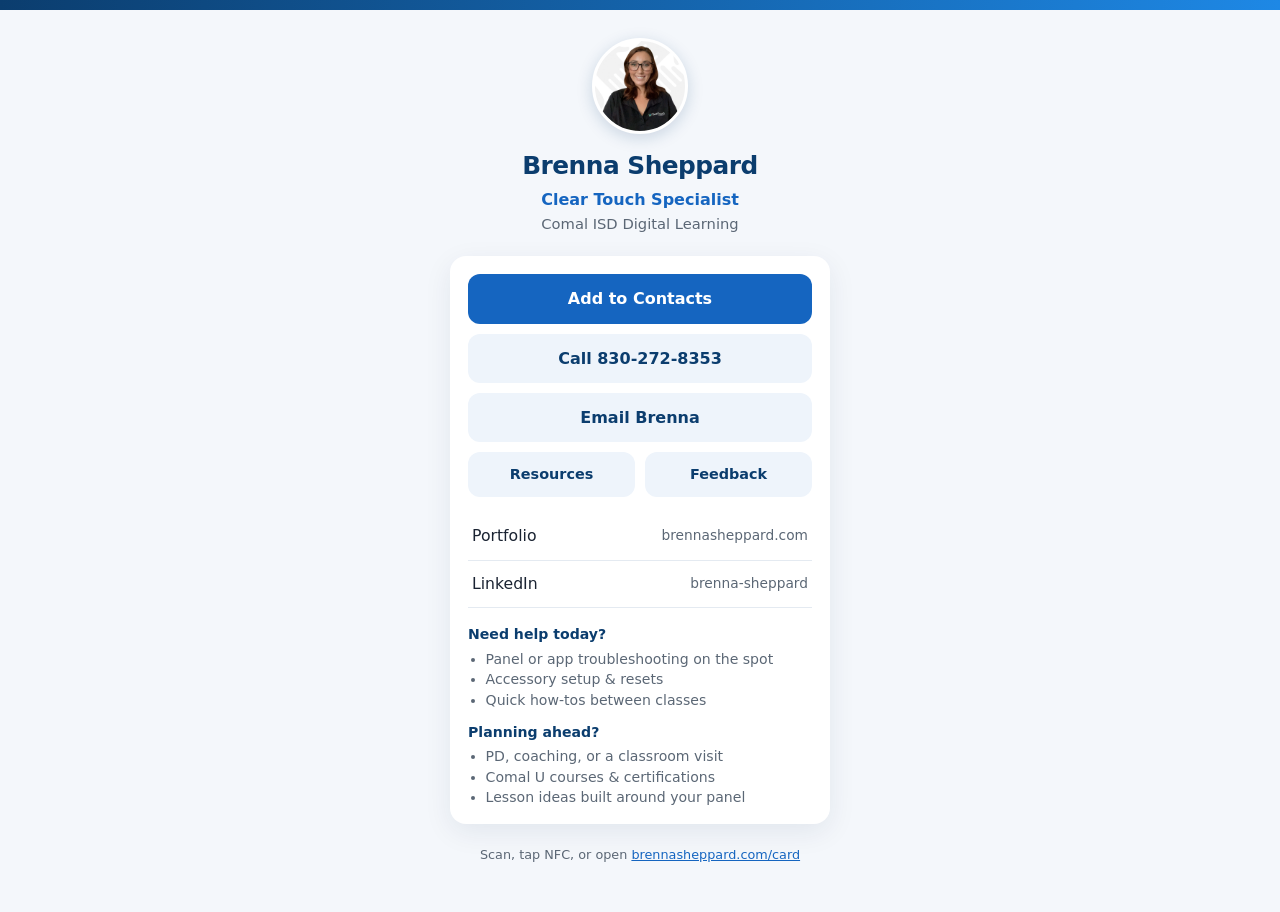
==== card/index.html @ 398b12e4 "Add static contact card at /card for NFC and QR Serve Brenna's Comal ISD Clear Touch contact page, v" ====
<!DOCTYPE html>
<html lang="en">
<head>
  <meta charset="utf-8" />
  <meta name="viewport" content="width=device-width, initial-scale=1" />
  <title>Brenna Sheppard · Clear Touch Specialist</title>
  <meta name="description" content="Contact Brenna Sheppard, Clear Touch Specialist for Comal ISD." />
  <meta name="theme-color" content="#0b4f8a" />
  <link rel="icon" href="data:image/svg+xml,<svg xmlns='http://www.w3.org/2000/svg' viewBox='0 0 100 100'><text y='.9em' font-size='90'>BS</text></svg>" />
  <style>
    :root {
      --navy: #0b3d6e;
      --blue: #1565c0;
      --sky: #1e88e5;
      --ink: #1a2332;
      --muted: #5b6775;
      --line: #e4eaf1;
      --bg: #f4f7fb;
      --card: #ffffff;
    }
    * { box-sizing: border-box; }
    body {
      margin: 0;
      font-family: "Segoe UI", system-ui, -apple-system, sans-serif;
      background: var(--bg);
      color: var(--ink);
      line-height: 1.45;
    }
    .bar { height: 10px; background: linear-gradient(90deg, var(--navy), var(--sky)); }
    .wrap {
      max-width: 420px;
      margin: 0 auto;
      padding: 28px 20px 48px;
    }
    header { text-align: center; }
    .avatar {
      width: 96px; height: 96px;
      border-radius: 50%;
      margin: 0 auto 14px;
      background: var(--navy) url("photo.jpg") center/cover no-repeat;
      border: 3px solid #fff;
      box-shadow: 0 4px 16px rgba(11,61,110,.18);
    }
    h1 { margin: 0; font-size: 1.55rem; color: var(--navy); letter-spacing: -0.02em; }
    .role { margin: 4px 0 0; color: var(--blue); font-weight: 650; }
    .org { margin: 2px 0 0; color: var(--muted); font-size: .92rem; }
    .card {
      background: var(--card);
      border-radius: 16px;
      padding: 18px 18px 8px;
      margin-top: 22px;
      box-shadow: 0 8px 28px rgba(15,40,80,.08);
    }
    .actions a {
      display: block;
      text-align: center;
      text-decoration: none;
      border-radius: 12px;
      padding: 13px 14px;
      margin-bottom: 10px;
      font-weight: 650;
    }
    .primary { background: var(--blue); color: #fff; }
    .primary:hover { background: var(--navy); }
    .ghost {
      background: #eef4fb;
      color: var(--navy);
    }
    .links { margin: 8px 0 16px; }
    .links a {
      display: flex;
      justify-content: space-between;
      align-items: center;
      padding: 12px 4px;
      border-bottom: 1px solid var(--line);
      color: var(--ink);
      text-decoration: none;
      font-size: .98rem;
    }
    .links a span { color: var(--muted); font-size: .86rem; }
    .split {
      display: grid;
      grid-template-columns: 1fr 1fr;
      gap: 10px;
      margin: 6px 0 16px;
    }
    .split a {
      text-align: center;
      text-decoration: none;
      background: #eef4fb;
      color: var(--navy);
      font-weight: 650;
      padding: 12px 8px;
      border-radius: 12px;
      font-size: .9rem;
    }
    .help { font-size: .88rem; color: var(--muted); }
    .help strong { color: var(--navy); display: block; margin: 12px 0 4px; }
    .help ul { margin: 0 0 8px; padding-left: 1.1rem; }
    footer {
      text-align: center;
      margin-top: 22px;
      color: var(--muted);
      font-size: .8rem;
    }
    footer a { color: var(--blue); }
  </style>
</head>
<body>
  <div class="bar"></div>
  <main class="wrap">
    <header>
      <div class="avatar" role="img" aria-label="Brenna Sheppard"></div>
      <h1>Brenna Sheppard</h1>
      <p class="role">Clear Touch Specialist</p>
      <p class="org">Comal ISD Digital Learning</p>
    </header>

    <section class="card">
      <div class="actions">
        <a class="primary" href="brenna.vcf">Add to Contacts</a>
        <a class="ghost" href="tel:+18302728353">Call 830-272-8353</a>
        <a class="ghost" href="mailto:brenna.sheppard@comalisd.org">Email Brenna</a>
      </div>

      <div class="split">
        <a href="https://tinyurl.com/ClearTouchResource">Resources</a>
        <a href="https://docs.google.com/forms/d/e/1FAIpQLSch1bsWkbU_dD-qrBAdsSPlCjpZh9-zoiu3c0S_oudX6o5vRg/viewform?usp=send_form">Feedback</a>
      </div>

      <nav class="links">
        <a href="https://brennasheppard.com">Portfolio <span>brennasheppard.com</span></a>
        <a href="https://linkedin.com/in/brenna-sheppard">LinkedIn <span>brenna-sheppard</span></a>
      </nav>

      <div class="help">
        <strong>Need help today?</strong>
        <ul>
          <li>Panel or app troubleshooting on the spot</li>
          <li>Accessory setup &amp; resets</li>
          <li>Quick how-tos between classes</li>
        </ul>
        <strong>Planning ahead?</strong>
        <ul>
          <li>PD, coaching, or a classroom visit</li>
          <li>Comal U courses &amp; certifications</li>
          <li>Lesson ideas built around your panel</li>
        </ul>
      </div>
    </section>

    <footer>
      Scan, tap NFC, or open
      <a href="https://brennasheppard.com/card">brennasheppard.com/card</a>
    </footer>
  </main>
</body>
</html>
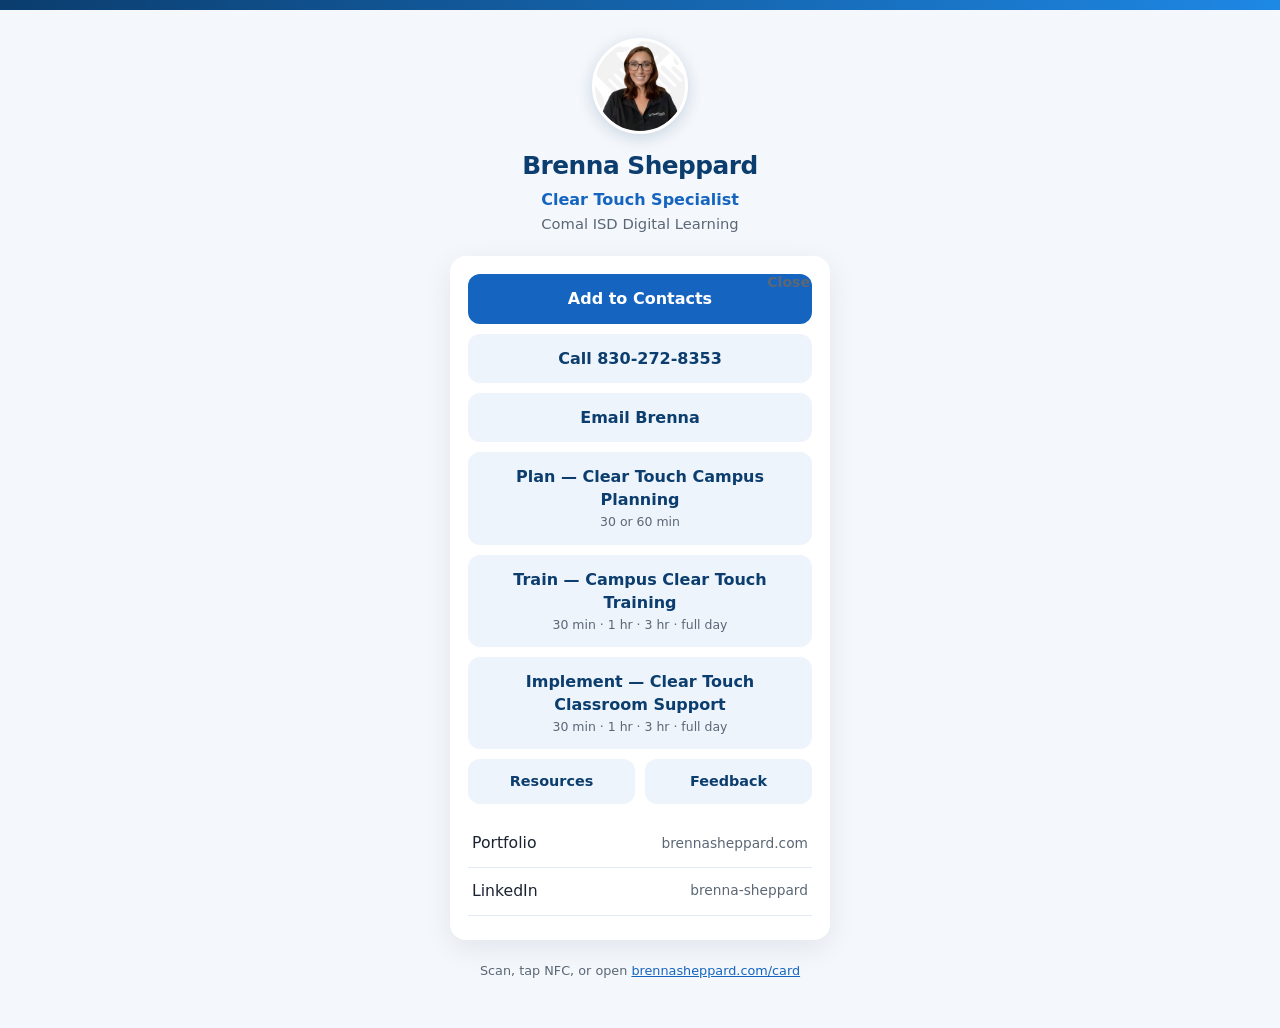
==== commit 762236b0: "Update contact card: Close button and Calendly booking links Replace help sections with Plan, Train," ====
--- a/card/index.html
+++ b/card/index.html
@@ -45,12 +45,28 @@
     .role { margin: 4px 0 0; color: var(--blue); font-weight: 650; }
     .org { margin: 2px 0 0; color: var(--muted); font-size: .92rem; }
     .card {
+      position: relative;
       background: var(--card);
       border-radius: 16px;
       padding: 18px 18px 8px;
       margin-top: 22px;
       box-shadow: 0 8px 28px rgba(15,40,80,.08);
     }
+    .close {
+      position: absolute;
+      top: 10px;
+      right: 10px;
+      border: 0;
+      background: transparent;
+      color: var(--muted);
+      font: inherit;
+      font-size: .88rem;
+      font-weight: 650;
+      padding: 6px 10px;
+      border-radius: 8px;
+      cursor: pointer;
+    }
+    .close:hover { color: var(--navy); background: #eef4fb; }
     .actions a {
       display: block;
       text-align: center;
@@ -65,6 +81,13 @@
     .ghost {
       background: #eef4fb;
       color: var(--navy);
+    }
+    .actions a.ghost small {
+      display: block;
+      margin-top: 2px;
+      font-size: .78rem;
+      font-weight: 500;
+      color: var(--muted);
     }
     .links { margin: 8px 0 16px; }
     .links a {
@@ -94,9 +117,6 @@
       border-radius: 12px;
       font-size: .9rem;
     }
-    .help { font-size: .88rem; color: var(--muted); }
-    .help strong { color: var(--navy); display: block; margin: 12px 0 4px; }
-    .help ul { margin: 0 0 8px; padding-left: 1.1rem; }
     footer {
       text-align: center;
       margin-top: 22px;
@@ -117,10 +137,14 @@
     </header>
 
     <section class="card">
+      <button type="button" class="close" onclick="if (history.length > 1) history.back(); else { window.close(); location.href='https://brennasheppard.com/card'; }">Close</button>
       <div class="actions">
         <a class="primary" href="brenna.vcf">Add to Contacts</a>
         <a class="ghost" href="tel:+18302728353">Call 830-272-8353</a>
         <a class="ghost" href="mailto:brenna.sheppard@comalisd.org">Email Brenna</a>
+        <a class="ghost" href="https://calendly.com/bsheppard-getcleartouch/campus-planning-with-clear-touch">Plan — Clear Touch Campus Planning <small>30 or 60 min</small></a>
+        <a class="ghost" href="https://calendly.com/bsheppard-getcleartouch/pd">Train — Campus Clear Touch Training <small>30 min · 1 hr · 3 hr · full day</small></a>
+        <a class="ghost" href="https://calendly.com/bsheppard-getcleartouch/teachers_cleartouch">Implement — Clear Touch Classroom Support <small>30 min · 1 hr · 3 hr · full day</small></a>
       </div>
 
       <div class="split">
@@ -132,21 +156,6 @@
         <a href="https://brennasheppard.com">Portfolio <span>brennasheppard.com</span></a>
         <a href="https://linkedin.com/in/brenna-sheppard">LinkedIn <span>brenna-sheppard</span></a>
       </nav>
-
-      <div class="help">
-        <strong>Need help today?</strong>
-        <ul>
-          <li>Panel or app troubleshooting on the spot</li>
-          <li>Accessory setup &amp; resets</li>
-          <li>Quick how-tos between classes</li>
-        </ul>
-        <strong>Planning ahead?</strong>
-        <ul>
-          <li>PD, coaching, or a classroom visit</li>
-          <li>Comal U courses &amp; certifications</li>
-          <li>Lesson ideas built around your panel</li>
-        </ul>
-      </div>
     </section>
 
     <footer>
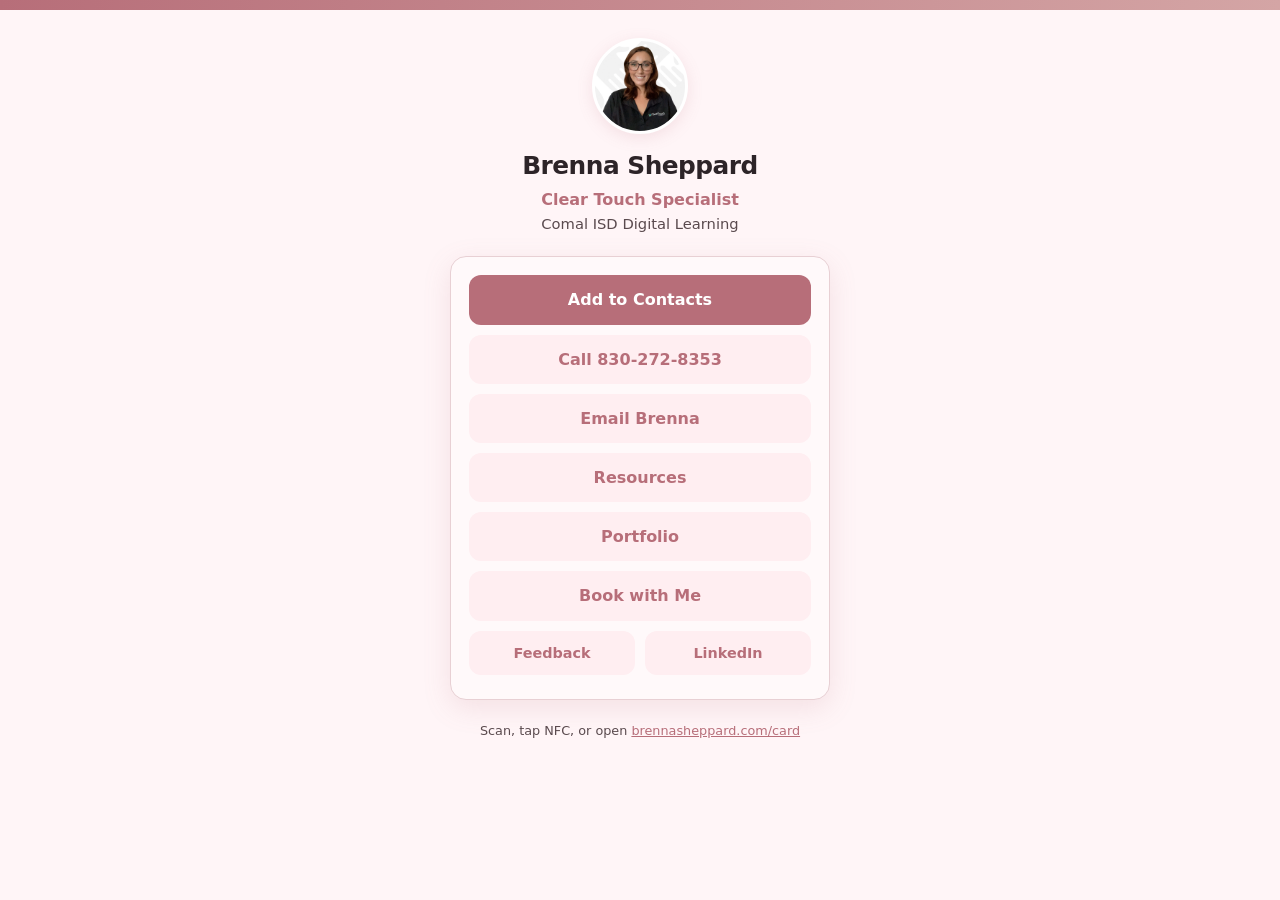
==== commit 82fda640: "Restyle contact card to portfolio light mode Remove Close button, match rose light-mode palette, pla" ====
--- a/card/index.html
+++ b/card/index.html
@@ -5,18 +5,20 @@
   <meta name="viewport" content="width=device-width, initial-scale=1" />
   <title>Brenna Sheppard · Clear Touch Specialist</title>
   <meta name="description" content="Contact Brenna Sheppard, Clear Touch Specialist for Comal ISD." />
-  <meta name="theme-color" content="#0b4f8a" />
+  <meta name="theme-color" content="#b76e79" />
   <link rel="icon" href="data:image/svg+xml,<svg xmlns='http://www.w3.org/2000/svg' viewBox='0 0 100 100'><text y='.9em' font-size='90'>BS</text></svg>" />
   <style>
     :root {
-      --navy: #0b3d6e;
-      --blue: #1565c0;
-      --sky: #1e88e5;
-      --ink: #1a2332;
-      --muted: #5b6775;
-      --line: #e4eaf1;
-      --bg: #f4f7fb;
-      --card: #ffffff;
+      --bg: #fff5f7;
+      --bg-secondary: #ffeef1;
+      --card: #fff9fa;
+      --ink: #2d2428;
+      --muted: #5a4a4e;
+      --accent: #b76e79;
+      --accent-light: #d4a5a5;
+      --accent-hover: #9a5a64;
+      --line: #e8d0d4;
+      --shadow: rgba(183, 110, 121, 0.15);
     }
     * { box-sizing: border-box; }
     body {
@@ -26,7 +28,7 @@
       color: var(--ink);
       line-height: 1.45;
     }
-    .bar { height: 10px; background: linear-gradient(90deg, var(--navy), var(--sky)); }
+    .bar { height: 10px; background: linear-gradient(90deg, var(--accent), var(--accent-light)); }
     .wrap {
       max-width: 420px;
       margin: 0 auto;
@@ -37,36 +39,21 @@
       width: 96px; height: 96px;
       border-radius: 50%;
       margin: 0 auto 14px;
-      background: var(--navy) url("photo.jpg") center/cover no-repeat;
+      background: var(--accent) url("photo.jpg") center/cover no-repeat;
       border: 3px solid #fff;
-      box-shadow: 0 4px 16px rgba(11,61,110,.18);
+      box-shadow: 0 4px 16px var(--shadow);
     }
-    h1 { margin: 0; font-size: 1.55rem; color: var(--navy); letter-spacing: -0.02em; }
-    .role { margin: 4px 0 0; color: var(--blue); font-weight: 650; }
+    h1 { margin: 0; font-size: 1.55rem; color: var(--ink); letter-spacing: -0.02em; }
+    .role { margin: 4px 0 0; color: var(--accent); font-weight: 650; }
     .org { margin: 2px 0 0; color: var(--muted); font-size: .92rem; }
     .card {
-      position: relative;
       background: var(--card);
       border-radius: 16px;
       padding: 18px 18px 8px;
       margin-top: 22px;
-      box-shadow: 0 8px 28px rgba(15,40,80,.08);
+      border: 1px solid var(--line);
+      box-shadow: 0 8px 28px var(--shadow);
     }
-    .close {
-      position: absolute;
-      top: 10px;
-      right: 10px;
-      border: 0;
-      background: transparent;
-      color: var(--muted);
-      font: inherit;
-      font-size: .88rem;
-      font-weight: 650;
-      padding: 6px 10px;
-      border-radius: 8px;
-      cursor: pointer;
-    }
-    .close:hover { color: var(--navy); background: #eef4fb; }
     .actions a {
       display: block;
       text-align: center;
@@ -76,19 +63,13 @@
       margin-bottom: 10px;
       font-weight: 650;
     }
-    .primary { background: var(--blue); color: #fff; }
-    .primary:hover { background: var(--navy); }
+    .primary { background: var(--accent); color: #fff; }
+    .primary:hover { background: var(--accent-hover); }
     .ghost {
-      background: #eef4fb;
-      color: var(--navy);
+      background: var(--bg-secondary);
+      color: var(--accent);
     }
-    .actions a.ghost small {
-      display: block;
-      margin-top: 2px;
-      font-size: .78rem;
-      font-weight: 500;
-      color: var(--muted);
-    }
+    .ghost:hover { background: var(--accent-light); color: #fff; }
     .links { margin: 8px 0 16px; }
     .links a {
       display: flex;
@@ -110,8 +91,8 @@
     .split a {
       text-align: center;
       text-decoration: none;
-      background: #eef4fb;
-      color: var(--navy);
+      background: var(--bg-secondary);
+      color: var(--accent);
       font-weight: 650;
       padding: 12px 8px;
       border-radius: 12px;
@@ -123,7 +104,7 @@
       color: var(--muted);
       font-size: .8rem;
     }
-    footer a { color: var(--blue); }
+    footer a { color: var(--accent); }
   </style>
 </head>
 <body>
@@ -137,25 +118,19 @@
     </header>
 
     <section class="card">
-      <button type="button" class="close" onclick="if (history.length > 1) history.back(); else { window.close(); location.href='https://brennasheppard.com/card'; }">Close</button>
       <div class="actions">
         <a class="primary" href="brenna.vcf">Add to Contacts</a>
         <a class="ghost" href="tel:+18302728353">Call 830-272-8353</a>
         <a class="ghost" href="mailto:brenna.sheppard@comalisd.org">Email Brenna</a>
-        <a class="ghost" href="https://calendly.com/bsheppard-getcleartouch/campus-planning-with-clear-touch">Plan — Clear Touch Campus Planning <small>30 or 60 min</small></a>
-        <a class="ghost" href="https://calendly.com/bsheppard-getcleartouch/pd">Train — Campus Clear Touch Training <small>30 min · 1 hr · 3 hr · full day</small></a>
-        <a class="ghost" href="https://calendly.com/bsheppard-getcleartouch/teachers_cleartouch">Implement — Clear Touch Classroom Support <small>30 min · 1 hr · 3 hr · full day</small></a>
+        <a class="ghost" href="https://tinyurl.com/ClearTouchResource">Resources</a>
+        <a class="ghost" href="https://brennasheppard.com">Portfolio</a>
+        <a class="ghost" href="https://calendly.com/bsheppard-getcleartouch">Book with Me</a>
       </div>
 
       <div class="split">
-        <a href="https://tinyurl.com/ClearTouchResource">Resources</a>
         <a href="https://docs.google.com/forms/d/e/1FAIpQLSch1bsWkbU_dD-qrBAdsSPlCjpZh9-zoiu3c0S_oudX6o5vRg/viewform?usp=send_form">Feedback</a>
+        <a href="https://linkedin.com/in/brenna-sheppard">LinkedIn</a>
       </div>
-
-      <nav class="links">
-        <a href="https://brennasheppard.com">Portfolio <span>brennasheppard.com</span></a>
-        <a href="https://linkedin.com/in/brenna-sheppard">LinkedIn <span>brenna-sheppard</span></a>
-      </nav>
     </section>
 
     <footer>
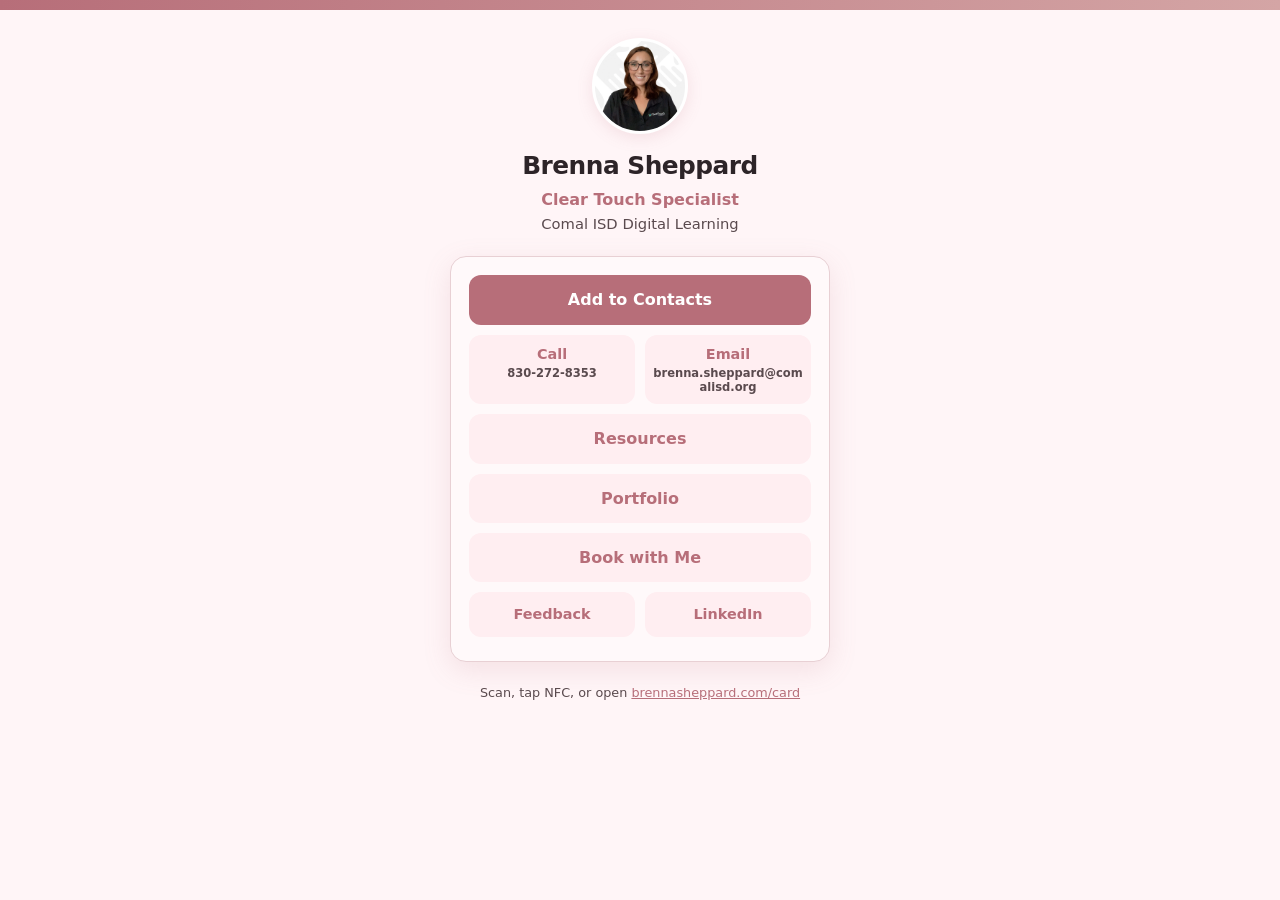
==== commit a6cba0da: "Put Call and Email side by side with visible contact details Show the phone number and email address" ====
--- a/card/index.html
+++ b/card/index.html
@@ -86,7 +86,7 @@
       display: grid;
       grid-template-columns: 1fr 1fr;
       gap: 10px;
-      margin: 6px 0 16px;
+      margin: 0 0 10px;
     }
     .split a {
       text-align: center;
@@ -98,6 +98,21 @@
       border-radius: 12px;
       font-size: .9rem;
     }
+    .split a:hover { background: var(--accent-light); color: #fff; }
+    .split a:hover span { color: #fff; }
+    .split.contact a {
+      padding: 10px 8px;
+      line-height: 1.25;
+    }
+    .split.contact span {
+      display: block;
+      margin-top: 3px;
+      font-size: .72rem;
+      font-weight: 550;
+      color: var(--muted);
+      word-break: break-all;
+    }
+    .split.secondary { margin: 6px 0 16px; }
     footer {
       text-align: center;
       margin-top: 22px;
@@ -120,14 +135,20 @@
     <section class="card">
       <div class="actions">
         <a class="primary" href="brenna.vcf">Add to Contacts</a>
-        <a class="ghost" href="tel:+18302728353">Call 830-272-8353</a>
-        <a class="ghost" href="mailto:brenna.sheppard@comalisd.org">Email Brenna</a>
+      </div>
+
+      <div class="split contact">
+        <a href="tel:+18302728353">Call <span>830-272-8353</span></a>
+        <a href="mailto:brenna.sheppard@comalisd.org">Email <span>brenna.sheppard@comalisd.org</span></a>
+      </div>
+
+      <div class="actions">
         <a class="ghost" href="https://tinyurl.com/ClearTouchResource">Resources</a>
         <a class="ghost" href="https://brennasheppard.com">Portfolio</a>
         <a class="ghost" href="https://calendly.com/bsheppard-getcleartouch">Book with Me</a>
       </div>
 
-      <div class="split">
+      <div class="split secondary">
         <a href="https://docs.google.com/forms/d/e/1FAIpQLSch1bsWkbU_dD-qrBAdsSPlCjpZh9-zoiu3c0S_oudX6o5vRg/viewform?usp=send_form">Feedback</a>
         <a href="https://linkedin.com/in/brenna-sheppard">LinkedIn</a>
       </div>
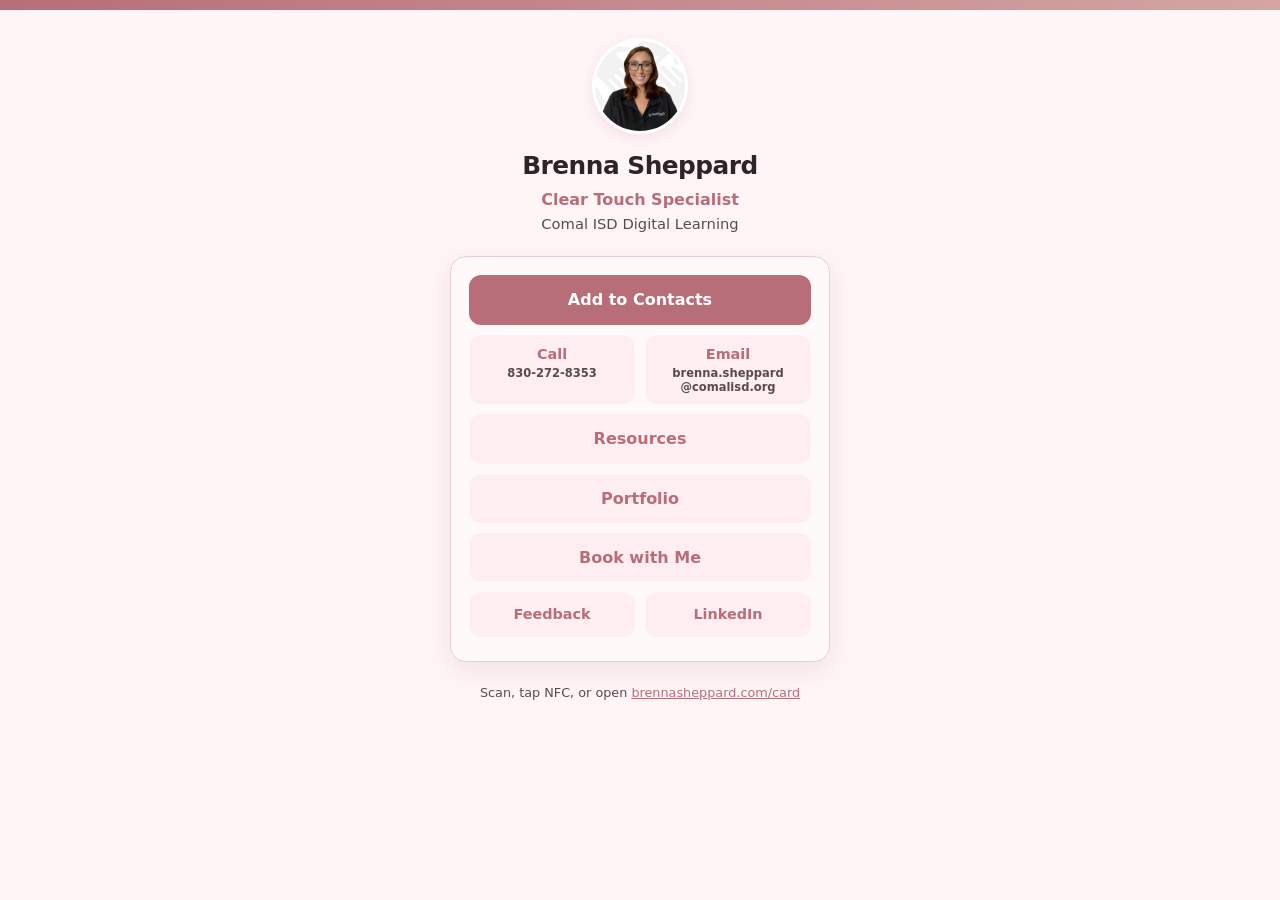
==== commit 3af07952: "Wrap email so @comalisd.org sits on a second line Keeps the Call/Email side-by-side buttons readable" ====
--- a/card/index.html
+++ b/card/index.html
@@ -110,7 +110,6 @@
       font-size: .72rem;
       font-weight: 550;
       color: var(--muted);
-      word-break: break-all;
     }
     .split.secondary { margin: 6px 0 16px; }
     footer {
@@ -139,7 +138,7 @@
 
       <div class="split contact">
         <a href="tel:+18302728353">Call <span>830-272-8353</span></a>
-        <a href="mailto:brenna.sheppard@comalisd.org">Email <span>brenna.sheppard@comalisd.org</span></a>
+        <a href="mailto:brenna.sheppard@comalisd.org">Email <span>brenna.sheppard<br>@comalisd.org</span></a>
       </div>
 
       <div class="actions">
